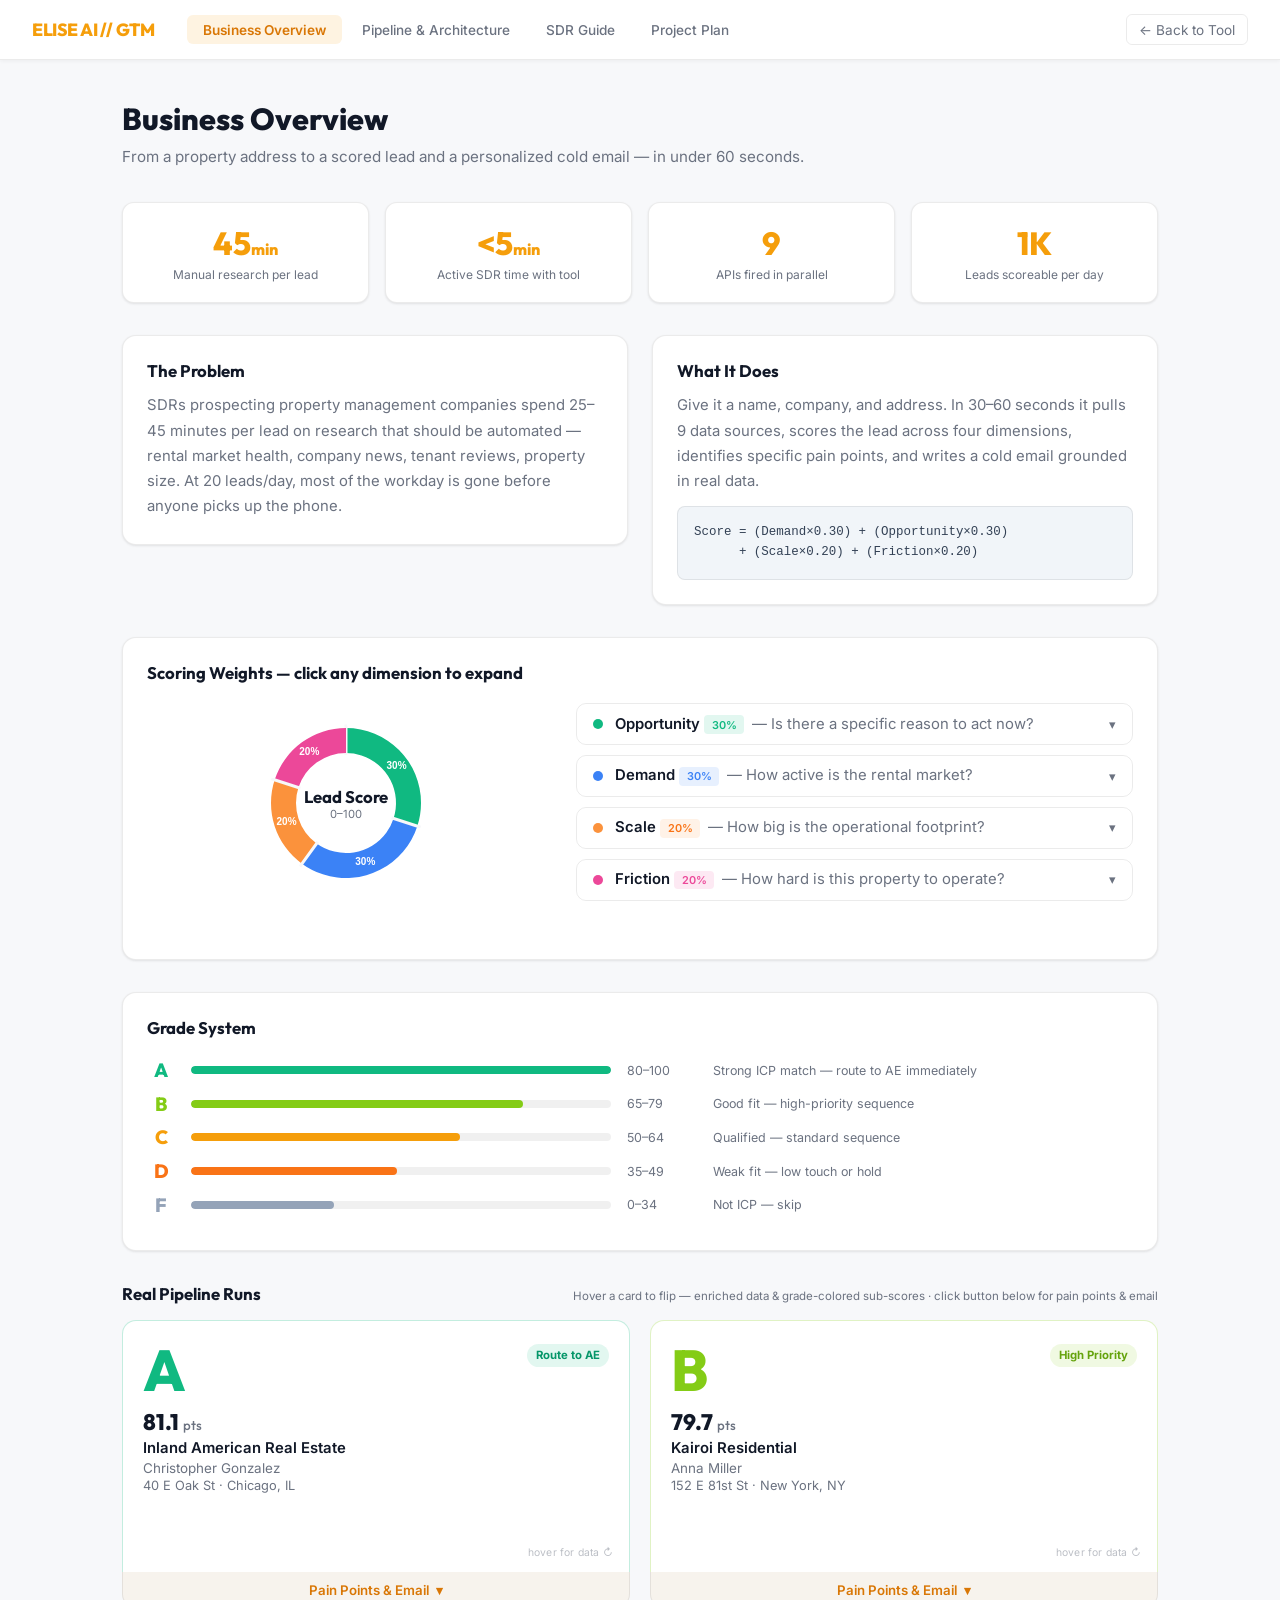
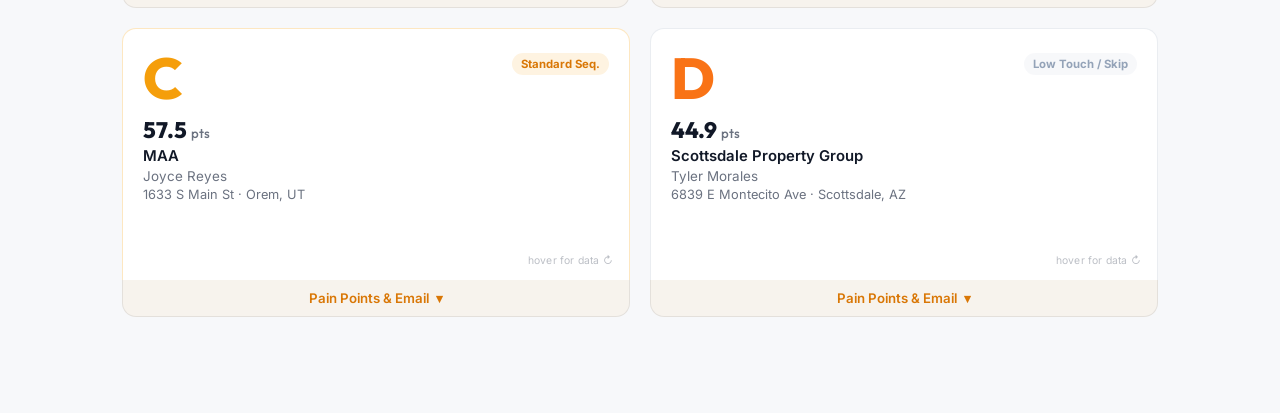
==== frontend/docs.html @ 3f79b904 "feat: implement lead enrichment pipeline, update test data, and add new lead records" ====
<!DOCTYPE html>
<html lang="en">
<head>
  <meta charset="UTF-8">
  <meta name="viewport" content="width=device-width, initial-scale=1.0">
  <title>EliseAI GTM | Documentation</title>
  <link rel="preconnect" href="https://fonts.googleapis.com">
  <link rel="stylesheet" href="https://fonts.googleapis.com/css2?family=Inter:wght@300;400;600;700&family=Outfit:wght@400;600;800&display=swap">
  <style>
    :root {
      --primary: #f59e0b;
      --bg: #f7f8fa;
      --bg-card: #ffffff;
      --text-main: #111827;
      --text-muted: #6b7280;
      --border: rgba(0,0,0,0.08);
      --border-hover: rgba(245,158,11,0.35);
      --shadow: 0 1px 3px rgba(0,0,0,0.06), 0 1px 2px rgba(0,0,0,0.04);
      --shadow-md: 0 4px 12px rgba(0,0,0,0.08);
    }
    * { margin: 0; padding: 0; box-sizing: border-box; }
    body { font-family: 'Inter', sans-serif; background: var(--bg); color: var(--text-main); min-height: 100vh; }

    header {
      position: sticky; top: 0; z-index: 100;
      background: #fff; border-bottom: 1px solid var(--border);
      padding: 0 2rem; display: flex; align-items: center; gap: 2rem; height: 60px;
      box-shadow: 0 1px 4px rgba(0,0,0,0.05);
    }
    .logo {
      font-family: 'Outfit', sans-serif; font-size: 1.1rem; font-weight: 800;
      color: #f59e0b; white-space: nowrap; letter-spacing: -0.02em;
    }
    .tab-nav { display: flex; gap: 0.25rem; flex: 1; }
    .tab-btn {
      padding: 0.4rem 1rem; border: none; border-radius: 6px;
      background: transparent; color: var(--text-muted);
      font-family: 'Inter', sans-serif; font-size: 0.85rem; font-weight: 500;
      cursor: pointer; transition: all 0.2s;
    }
    .tab-btn:hover { background: rgba(245,158,11,0.08); color: var(--text-main); }
    .tab-btn.active { background: rgba(245,158,11,0.12); color: #d97706; font-weight: 600; }
    .back-btn {
      text-decoration: none; color: var(--text-muted); font-size: 0.85rem;
      padding: 0.4rem 0.75rem; border: 1px solid var(--border);
      border-radius: 6px; transition: all 0.2s; white-space: nowrap;
    }
    .back-btn:hover { color: var(--text-main); border-color: var(--primary); }

    .doc-section { display: none; padding: 2.5rem 2rem 4rem; max-width: 1100px; margin: 0 auto; }
    .doc-section.active { display: block; animation: fadeIn 0.3s ease; }
    @keyframes fadeIn { from { opacity: 0; transform: translateY(8px); } to { opacity: 1; transform: translateY(0); } }

    .card {
      background: var(--bg-card); border: 1px solid var(--border);
      border-radius: 14px; padding: 1.5rem; box-shadow: var(--shadow);
      transition: border-color 0.2s, box-shadow 0.2s;
    }
    .card:hover { border-color: rgba(245,158,11,0.2); box-shadow: var(--shadow-md); }
    .section-title { font-family: 'Outfit', sans-serif; font-size: 1.9rem; font-weight: 800; margin-bottom: 0.4rem; }
    .section-subtitle { color: var(--text-muted); font-size: 0.95rem; margin-bottom: 2rem; }
    h3 { font-family: 'Outfit', sans-serif; font-size: 1.05rem; font-weight: 700; margin-bottom: 0.75rem; }
    p { color: var(--text-muted); line-height: 1.7; font-size: 0.93rem; }

    .stat-row { display: grid; grid-template-columns: repeat(4, 1fr); gap: 1rem; margin-bottom: 2rem; }
    .stat-card {
      background: var(--bg-card); border: 1px solid var(--border); border-radius: 12px;
      padding: 1.25rem; text-align: center; box-shadow: var(--shadow); transition: all 0.2s;
    }
    .stat-card:hover { transform: translateY(-2px); box-shadow: var(--shadow-md); }
    .stat-num { font-family: 'Outfit', sans-serif; font-size: 2rem; font-weight: 800; color: #f59e0b; }
    .stat-label { color: var(--text-muted); font-size: 0.75rem; margin-top: 0.25rem; }

    .two-col { display: grid; grid-template-columns: 1fr 1fr; gap: 1.5rem; margin-bottom: 1.5rem; align-items: start; }
    .three-col { display: grid; grid-template-columns: repeat(3, 1fr); gap: 1rem; align-items: start; }

    .score-grid { display: grid; grid-template-columns: 1fr 1.4fr; gap: 2rem; align-items: start; margin-bottom: 2rem; }
    .donut-wrap { position: relative; width: 200px; height: 200px; margin: 0 auto; }
    .donut-label { position: absolute; top: 50%; left: 50%; transform: translate(-50%,-50%); text-align: center; pointer-events: none; }
    .donut-label-main { font-family: 'Outfit', sans-serif; font-size: 1.05rem; font-weight: 700; }
    .donut-label-sub { font-size: 0.7rem; color: var(--text-muted); }

    .score-legend { display: flex; flex-direction: column; gap: 0.6rem; }
    .legend-item {
      display: flex; align-items: center; gap: 0.75rem;
      padding: 0.65rem 1rem; border-radius: 10px;
      border: 1px solid var(--border); cursor: pointer; transition: all 0.2s;
    }
    .legend-item:hover { border-color: var(--border-hover); background: rgba(245,158,11,0.04); }
    .legend-dot { width: 10px; height: 10px; border-radius: 50%; flex-shrink: 0; }
    .legend-name { font-weight: 600; font-size: 0.93rem; }
    .legend-pct { margin-left: auto; font-size: 0.8rem; color: var(--text-muted); }
    .legend-detail {
      display: none; margin-top: 0.5rem; padding-top: 0.5rem;
      border-top: 1px solid var(--border); font-size: 0.83rem; color: var(--text-muted); line-height: 1.6;
    }
    .legend-item.expanded .legend-detail { display: block; }

    .grade-bar { display: flex; align-items: center; gap: 1rem; margin-bottom: 0.6rem; }
    .grade-letter { font-family: 'Outfit', sans-serif; font-size: 1.2rem; font-weight: 800; width: 28px; text-align: center; }
    .grade-track { flex: 1; height: 8px; border-radius: 4px; background: rgba(0,0,0,0.06); overflow: hidden; }
    .grade-fill { height: 100%; border-radius: 4px; transition: width 1.2s cubic-bezier(.22,1,.36,1); width: 0; }
    .grade-range { font-size: 0.78rem; color: var(--text-muted); width: 70px; }
    .grade-action { font-size: 0.78rem; color: var(--text-muted); flex: 1; }

    .pipeline-flow { display: flex; flex-direction: column; gap: 0; margin-bottom: 2rem; }
    .pipe-step {
      display: flex; align-items: flex-start; gap: 1rem;
      padding: 1rem 1.25rem; border-radius: 10px;
      border: 1px solid var(--border); background: var(--bg-card);
      cursor: pointer; transition: all 0.2s; box-shadow: var(--shadow);
    }
    .pipe-step:hover, .pipe-step.open { border-color: var(--border-hover); }
    .pipe-connector { width: 2px; height: 14px; background: linear-gradient(to bottom, #f59e0b, transparent); margin: 0 auto; opacity: 0.3; }
    .pipe-num {
      width: 30px; height: 30px; border-radius: 50%; flex-shrink: 0;
      background: #f59e0b; color: #fff;
      display: flex; align-items: center; justify-content: center; font-size: 0.78rem; font-weight: 700;
    }
    .pipe-body { flex: 1; }
    .pipe-title { font-weight: 600; font-size: 0.93rem; margin-bottom: 0.15rem; }
    .pipe-sub { font-size: 0.81rem; color: var(--text-muted); }
    .pipe-detail { display: none; margin-top: 0.65rem; padding-top: 0.65rem; border-top: 1px solid var(--border); font-size: 0.83rem; color: var(--text-muted); line-height: 1.7; }
    .pipe-step.open .pipe-detail { display: block; }
    .pipe-arrow { color: var(--text-muted); font-size: 0.7rem; transition: transform 0.2s; align-self: center; }
    .pipe-step.open .pipe-arrow { transform: rotate(180deg); }

    .api-grid { display: grid; grid-template-columns: repeat(3, 1fr); gap: 0.75rem; margin-bottom: 2rem; }
    .api-card {
      background: var(--bg-card); border: 1px solid var(--border);
      border-radius: 10px; padding: 1rem; cursor: pointer;
      transition: all 0.2s; position: relative; overflow: hidden; box-shadow: var(--shadow);
    }
    .api-card:hover { border-color: var(--border-hover); transform: translateY(-2px); box-shadow: var(--shadow-md); }
    .api-card::before {
      content: ''; position: absolute; top: 0; left: 0; right: 0; height: 2px;
      background: linear-gradient(90deg, #f59e0b, #c084fc);
      transform: scaleX(0); transform-origin: left; transition: transform 0.3s;
    }
    .api-card:hover::before { transform: scaleX(1); }
    .api-name { font-weight: 600; font-size: 0.91rem; margin-bottom: 0.3rem; }
    .api-badge { display: inline-block; font-size: 0.65rem; padding: 0.15rem 0.4rem; border-radius: 4px; margin-bottom: 0.4rem; font-weight: 600; }
    .badge-free { background: rgba(16,185,129,0.12); color: #059669; }
    .badge-paid { background: rgba(245,158,11,0.12); color: #d97706; }
    .badge-alt  { background: rgba(99,102,241,0.12); color: #6366f1; }
    .api-desc { font-size: 0.81rem; color: var(--text-muted); line-height: 1.5; }
    .api-detail { display: none; margin-top: 0.6rem; padding-top: 0.6rem; border-top: 1px solid var(--border); font-size: 0.78rem; color: var(--text-muted); line-height: 1.5; }
    .api-card.open .api-detail { display: block; }

    .batch-timeline { background: var(--bg-card); border: 1px solid var(--border); border-radius: 14px; padding: 1.5rem; margin-bottom: 2rem; box-shadow: var(--shadow); }
    .batch-row { display: flex; align-items: center; gap: 0; margin-bottom: 0.4rem; }
    .batch-label { width: 120px; font-size: 0.75rem; color: var(--text-muted); flex-shrink: 0; text-align: right; padding-right: 0.75rem; }
    .batch-track { flex: 1; height: 20px; border-radius: 4px; background: rgba(0,0,0,0.04); position: relative; overflow: hidden; }
    .batch-block { position: absolute; height: 100%; border-radius: 4px; display: flex; align-items: center; justify-content: center; font-size: 0.65rem; font-weight: 600; white-space: nowrap; transition: width 1.5s cubic-bezier(.22,1,.36,1); }
    .block-pipeline { background: linear-gradient(90deg, #f59e0b, #fbbf24); color: #fff; }
    .block-pause { background: rgba(245,158,11,0.12); color: #d97706; border: 1px solid rgba(245,158,11,0.2); }
    .batch-day-stat { text-align: center; margin-top: 1.25rem; }
    .batch-day-num { font-family: 'Outfit', sans-serif; font-size: 2.2rem; font-weight: 800; color: #f59e0b; }

    .outreach-box { background: var(--bg-card); border: 1px solid var(--border); border-radius: 14px; padding: 1.5rem; margin-bottom: 1.5rem; box-shadow: var(--shadow); }
    .hours-track { display: flex; gap: 0.25rem; margin-bottom: 0.5rem; }
    .hour-block {
      flex: 1; height: 40px; border-radius: 6px;
      background: rgba(245,158,11,0.1); border: 1px solid rgba(245,158,11,0.2);
      display: flex; flex-direction: column; align-items: center; justify-content: center;
      font-size: 0.62rem; color: #d97706; transition: all 0.2s;
    }
    .hour-block .hr-label { font-weight: 600; }
    .hour-block .hr-sends { color: var(--text-muted); font-size: 0.58rem; }
    .hour-block.off { background: rgba(0,0,0,0.03); border-color: var(--border); color: var(--text-muted); }

    .steps-grid { display: flex; flex-direction: column; gap: 0.6rem; margin-bottom: 2rem; }
    .step-card { display: flex; gap: 1rem; padding: 1rem 1.25rem; background: var(--bg-card); border: 1px solid var(--border); border-radius: 10px; cursor: pointer; transition: all 0.2s; box-shadow: var(--shadow); }
    .step-card:hover { border-color: rgba(16,185,129,0.3); box-shadow: var(--shadow-md); }
    .step-num { width: 34px; height: 34px; border-radius: 50%; flex-shrink: 0; background: #10b981; color: #fff; display: flex; align-items: center; justify-content: center; font-weight: 700; font-size: 0.82rem; }
    .step-body { flex: 1; }
    .step-title { font-weight: 600; font-size: 0.93rem; margin-bottom: 0.15rem; }
    .step-sub { font-size: 0.81rem; color: var(--text-muted); }
    .step-detail { display: none; margin-top: 0.65rem; padding-top: 0.65rem; border-top: 1px solid var(--border); font-size: 0.83rem; color: var(--text-muted); line-height: 1.7; }
    .step-card.open .step-detail { display: block; }
    .step-arrow { color: var(--text-muted); font-size: 0.7rem; align-self: center; transition: transform 0.2s; }
    .step-card.open .step-arrow { transform: rotate(180deg); }

    pre { background: #f1f5f9; border: 1px solid var(--border); border-radius: 8px; padding: 1rem; font-family: 'Courier New', monospace; font-size: 0.78rem; color: #334155; overflow-x: auto; margin-top: 0.5rem; line-height: 1.6; }
    code { font-family: 'Courier New', monospace; font-size: 0.82rem; color: #334155; }

    .tag { display: inline-block; font-size: 0.68rem; padding: 0.15rem 0.45rem; border-radius: 4px; margin-right: 0.25rem; font-weight: 600; }
    .tag-demand { background: rgba(59,130,246,0.12); color: #3b82f6; }
    .tag-opp    { background: rgba(16,185,129,0.12); color: #10b981; }
    .tag-scale  { background: rgba(251,146,60,0.12); color: #f97316; }
    .tag-fric   { background: rgba(236,72,153,0.12); color: #ec4899; }

    .trouble-table { width: 100%; border-collapse: collapse; font-size: 0.82rem; }
    .trouble-table th { text-align: left; padding: 0.6rem 1rem; color: var(--text-muted); font-weight: 600; border-bottom: 1px solid var(--border); font-size: 0.72rem; text-transform: uppercase; letter-spacing: 0.04em; }
    .trouble-table td { padding: 0.7rem 1rem; border-bottom: 1px solid rgba(0,0,0,0.04); vertical-align: top; color: var(--text-muted); }
    .trouble-table td:first-child { color: var(--text-main); font-weight: 500; }
    .trouble-table tr:hover td { background: rgba(245,158,11,0.04); }

    /* ── CASE CARDS — layered reveal ── */
    .case-grid { display: grid; grid-template-columns: 1fr 1fr; gap: 1.25rem; margin-bottom: 2rem; align-items: start; }
    .case-card { background: var(--bg-card); border-radius: 14px; overflow: hidden; border: 1px solid var(--border); box-shadow: var(--shadow); transition: all 0.2s; }
    .case-card.open { border-color: var(--border-hover); box-shadow: var(--shadow-md); }
    .case-header { display: flex; align-items: center; gap: 1rem; padding: 1rem 1.25rem; cursor: pointer; transition: background 0.2s; border-bottom: 1px solid transparent; }
    .case-card.open .case-header { border-bottom-color: var(--border); background: rgba(245,158,11,0.02); }
    .case-header:hover { background: rgba(0,0,0,0.02); }
    .case-grade { font-family: 'Outfit', sans-serif; font-size: 2rem; font-weight: 800; line-height: 1; flex-shrink: 0; }
    .case-meta { flex: 1; min-width: 0; }
    .case-score { font-family: 'Outfit', sans-serif; font-size: 0.9rem; font-weight: 700; }
    .case-company { font-size: 0.8rem; font-weight: 600; margin-top: 0.1rem; white-space: nowrap; overflow: hidden; text-overflow: ellipsis; }
    .case-location { font-size: 0.7rem; color: var(--text-muted); }
    .case-action-badge { font-size: 0.65rem; font-weight: 700; padding: 0.25rem 0.55rem; border-radius: 20px; flex-shrink: 0; line-height: 1.3; text-align: center; }
    .case-chevron { color: var(--text-muted); font-size: 0.7rem; transition: transform 0.2s; flex-shrink: 0; }
    .case-card.open .case-chevron { transform: rotate(180deg); }

    .case-layer-1 { display: none; padding: 1rem 1.25rem; }
    .case-card.open .case-layer-1 { display: block; }
    .case-layer-2 { display: none; padding: 1rem 1.25rem; border-top: 1px solid var(--border); }
    .case-card.email-open .case-layer-2 { display: block; }

    .pill-row { display: flex; flex-wrap: wrap; gap: 0.35rem; margin-bottom: 0.9rem; }
    .pill { display: flex; align-items: center; padding: 0.18rem 0.5rem; border-radius: 20px; font-size: 0.68rem; font-weight: 600; border: 1px solid transparent; }
    .pill-good  { background: rgba(16,185,129,0.1);  border-color: rgba(16,185,129,0.2);  color: #059669; }
    .pill-warn  { background: rgba(245,158,11,0.1);  border-color: rgba(245,158,11,0.2);  color: #d97706; }
    .pill-info  { background: rgba(59,130,246,0.1);  border-color: rgba(59,130,246,0.2);  color: #2563eb; }
    .pill-muted { background: rgba(0,0,0,0.04);      border-color: rgba(0,0,0,0.08);       color: var(--text-muted); }
    .pill-bad   { background: rgba(239,68,68,0.1);   border-color: rgba(239,68,68,0.2);   color: #dc2626; }

    .subscore-row { display: flex; flex-direction: column; gap: 0.3rem; margin-bottom: 0.85rem; }
    .subscore-line { display: flex; align-items: center; gap: 0.6rem; }
    .subscore-name { font-size: 0.68rem; color: var(--text-muted); width: 72px; flex-shrink: 0; }
    .subscore-track { flex: 1; height: 5px; border-radius: 3px; background: rgba(0,0,0,0.06); overflow: hidden; }
    .subscore-fill { height: 100%; border-radius: 3px; width: 0; transition: none; }
    .subscore-val { font-size: 0.68rem; font-weight: 600; width: 28px; text-align: right; flex-shrink: 0; }

    .case-summary { font-size: 0.78rem; color: var(--text-muted); line-height: 1.5; margin-bottom: 0.9rem; font-style: italic; }

    .case-email-toggle {
      width: 100%; padding: 0.5rem; background: rgba(245,158,11,0.06);
      border: 1px solid rgba(245,158,11,0.15); border-radius: 8px;
      color: #d97706; font-size: 0.75rem; font-weight: 600; cursor: pointer;
      transition: all 0.2s; display: flex; align-items: center; justify-content: center; gap: 0.4rem;
      font-family: 'Inter', sans-serif;
    }
    .case-email-toggle:hover { background: rgba(245,158,11,0.1); border-color: rgba(245,158,11,0.3); }
    .email-arrow { transition: transform 0.2s; display: inline-block; }
    .case-card.email-open .email-arrow { transform: rotate(180deg); }

    .pain-list { display: flex; flex-direction: column; gap: 0.4rem; margin-bottom: 0.9rem; }
    .pain-item { display: flex; gap: 0.4rem; align-items: flex-start; font-size: 0.75rem; line-height: 1.5; color: var(--text-muted); }
    .pain-sev { font-size: 0.58rem; font-weight: 700; padding: 0.12rem 0.35rem; border-radius: 3px; flex-shrink: 0; margin-top: 0.15rem; }
    .sev-high   { background: rgba(239,68,68,0.12); color: #dc2626; }
    .sev-medium { background: rgba(245,158,11,0.12); color: #d97706; }

    .email-preview { background: #f8fafc; border: 1px solid var(--border); border-radius: 10px; overflow: hidden; }
    .email-header-row { padding: 0.45rem 0.9rem; background: rgba(245,158,11,0.05); border-bottom: 1px solid var(--border); font-size: 0.7rem; color: var(--text-muted); }
    .email-subject { font-weight: 700; color: var(--text-main); font-size: 0.78rem; }
    .email-body { padding: 0.75rem 0.9rem; font-size: 0.73rem; color: var(--text-muted); line-height: 1.7; white-space: pre-wrap; }
    .email-arc-tag { display: inline-block; font-size: 0.6rem; font-weight: 700; padding: 0.1rem 0.35rem; border-radius: 3px; margin-left: 0.4rem; background: rgba(245,158,11,0.12); color: #d97706; }

    /* ── FLIP CARDS (Real Pipeline Runs) ── */
    .lead-item { display: flex; flex-direction: column; }
    .flip-container { height: 252px; perspective: 1000px; }
    .flip-inner {
      position: relative; width: 100%; height: 100%;
      transition: transform 0.65s cubic-bezier(0.4, 0.2, 0.2, 1);
      transform-style: preserve-3d;
    }
    .flip-container:hover .flip-inner { transform: rotateY(180deg); }
    .flip-front, .flip-back {
      position: absolute; inset: 0;
      backface-visibility: hidden; -webkit-backface-visibility: hidden;
      border-radius: 14px 14px 0 0; background: var(--bg-card);
      border: 1px solid var(--border); border-bottom: none;
      padding: 1.25rem; overflow: hidden;
    }
    .flip-back { transform: rotateY(180deg); overflow-y: auto; }
    .flip-container:hover .subscore-fill {
      width: var(--target-w);
      transition: width 1.1s cubic-bezier(.22,1,.36,1) 0.38s;
    }
    .lead-expand-btn {
      width: 100%; padding: 0.6rem 1rem;
      background: rgba(245,158,11,0.05); border: 1px solid var(--border);
      border-top: none; border-radius: 0 0 14px 14px;
      color: #d97706; font-size: 0.83rem; font-weight: 600; cursor: pointer;
      transition: all 0.2s; display: flex; align-items: center; justify-content: center;
      gap: 0.4rem; font-family: 'Inter', sans-serif;
    }
    .lead-expand-btn:hover, .lead-item.drawer-open .lead-expand-btn {
      background: rgba(245,158,11,0.1); border-color: rgba(245,158,11,0.25); color: #d97706;
    }
    .expand-arrow { transition: transform 0.25s; display: inline-block; }
    .lead-item.drawer-open .expand-arrow { transform: rotate(180deg); }
    .lead-drawer {
      display: none; background: var(--bg-card);
      border: 1px solid rgba(245,158,11,0.2); border-top: none;
      border-radius: 0 0 14px 14px; padding: 1.1rem 1.25rem;
      box-shadow: 0 4px 14px rgba(245,158,11,0.07);
    }
    .lead-item.drawer-open .lead-drawer { display: block; }
    .subscore-val { font-size: 0.72rem; font-weight: 700; width: 38px; text-align: right; flex-shrink: 0; }

    /* ── PROJECT PLAN ── */
    .plan-timeline {
      display: grid; grid-template-columns: repeat(4, 1fr);
      gap: 1rem; margin-bottom: 2rem; position: relative;
    }
    .plan-timeline::before {
      content: ''; position: absolute; top: 22px; left: 12.5%; right: 12.5%;
      height: 2px; background: linear-gradient(to right, #f59e0b, #10b981, #fb923c, #ec4899);
      opacity: 0.35; z-index: 0;
    }
    .tl-phase { display: flex; flex-direction: column; align-items: center; position: relative; z-index: 1; }
    .tl-dot {
      width: 44px; height: 44px; border-radius: 50%; margin-bottom: 0.75rem;
      display: flex; align-items: center; justify-content: center;
      font-family: 'Outfit', sans-serif; font-weight: 800; font-size: 1.1rem; color: #fff;
      box-shadow: 0 4px 12px rgba(0,0,0,0.15); flex-shrink: 0;
    }
    .tl-week { font-size: 0.65rem; text-transform: uppercase; letter-spacing: 0.06em; color: var(--text-muted); margin-bottom: 0.2rem; }
    .tl-title { font-family: 'Outfit', sans-serif; font-weight: 700; font-size: 0.9rem; margin-bottom: 0.5rem; text-align: center; }
    .tl-list { list-style: none; display: flex; flex-direction: column; gap: 0.3rem; }
    .tl-list li { font-size: 0.75rem; color: var(--text-muted); text-align: center; line-height: 1.4; }
    .tl-list li::before { content: '· '; color: var(--primary); }

    .metrics-row { display: grid; grid-template-columns: repeat(3, 1fr); gap: 1.5rem; margin-bottom: 2rem; }
    .metric-card { background: var(--bg-card); border: 1px solid var(--border); border-radius: 14px; padding: 1.5rem; text-align: center; box-shadow: var(--shadow); }
    .metric-num { font-family: 'Outfit', sans-serif; font-size: 2.4rem; font-weight: 800; color: #f59e0b; line-height: 1.1; margin-bottom: 0.3rem; }
    .metric-label { font-size: 0.8rem; color: var(--text-muted); line-height: 1.5; }

    .arc-pills { display: flex; flex-wrap: wrap; gap: 0.5rem; margin-top: 0.75rem; }
    .arc-pill { padding: 0.4rem 0.85rem; border-radius: 20px; font-size: 0.78rem; font-weight: 600; border: 1px solid; }

    @media (max-width: 768px) {
      .case-grid, .two-col { grid-template-columns: 1fr; }
      .stat-row, .metrics-row { grid-template-columns: repeat(2,1fr); }
      .score-grid, .three-col, .api-grid, .plan-timeline { grid-template-columns: 1fr; }
      .hours-track { flex-wrap: wrap; }
      .hour-block { min-width: 40px; }
      .plan-timeline::before { display: none; }
    }
  </style>
</head>
<body>

<header>
  <div class="logo">ELISE AI // GTM</div>
  <nav class="tab-nav">
    <button class="tab-btn active" data-tab="overview">Business Overview</button>
    <button class="tab-btn"        data-tab="architecture">Pipeline & Architecture</button>
    <button class="tab-btn"        data-tab="guide">SDR Guide</button>
    <button class="tab-btn"        data-tab="rollout">Project Plan</button>
  </nav>
  <a href="./index.html" class="back-btn">← Back to Tool</a>
</header>


<!-- ══════════════════════════════════════
     TAB 1 — BUSINESS OVERVIEW
══════════════════════════════════════ -->
<section id="tab-overview" class="doc-section active">

  <div class="section-title">Business Overview</div>
  <p class="section-subtitle">From a property address to a scored lead and a personalized cold email — in under 60 seconds.</p>

  <div class="stat-row">
    <div class="stat-card"><div class="stat-num">45<span style="font-size:1rem">min</span></div><div class="stat-label">Manual research per lead</div></div>
    <div class="stat-card"><div class="stat-num">&lt;5<span style="font-size:1rem">min</span></div><div class="stat-label">Active SDR time with tool</div></div>
    <div class="stat-card"><div class="stat-num">9</div><div class="stat-label">APIs fired in parallel</div></div>
    <div class="stat-card"><div class="stat-num">1K</div><div class="stat-label">Leads scoreable per day</div></div>
  </div>

  <div class="two-col" style="margin-bottom:2rem;">
    <div class="card">
      <h3>The Problem</h3>
      <p>SDRs prospecting property management companies spend 25–45 minutes per lead on research that should be automated — rental market health, company news, tenant reviews, property size. At 20 leads/day, most of the workday is gone before anyone picks up the phone.</p>
    </div>
    <div class="card">
      <h3>What It Does</h3>
      <p>Give it a name, company, and address. In 30–60 seconds it pulls 9 data sources, scores the lead across four dimensions, identifies specific pain points, and writes a cold email grounded in real data.</p>
      <pre style="margin-top:0.75rem;">Score = (Demand×0.30) + (Opportunity×0.30)
      + (Scale×0.20) + (Friction×0.20)</pre>
    </div>
  </div>

  <div class="card" style="margin-bottom:2rem;">
    <h3 style="margin-bottom:1.25rem;">Scoring Weights — click any dimension to expand</h3>
    <div class="score-grid">
      <div>
        <div class="donut-wrap">
          <canvas id="donutChart" width="200" height="200"></canvas>
          <div class="donut-label">
            <div class="donut-label-main">Lead Score</div>
            <div class="donut-label-sub">0–100</div>
          </div>
        </div>
      </div>
      <div class="score-legend">
        <div class="legend-item">
          <div class="legend-dot" style="background:#10b981;"></div>
          <div>
            <div class="legend-name">Opportunity <span class="tag tag-opp">30%</span> <span style="font-weight:400;color:var(--text-muted);">— Is there a specific reason to act now?</span></div>
          </div>
          <div class="legend-pct">▾</div>
          <div class="legend-detail">Driven by news signals (acquisition/growth = 0.95 floor), Google rating pain, and Wikipedia presence. Renter %, vacancy, and walkability are excluded here — they already appear in Demand — so Opportunity only fires when there's a behavioral or reputational signal unique to the company.</div>
        </div>
        <div class="legend-item">
          <div class="legend-dot" style="background:#3b82f6;"></div>
          <div>
            <div class="legend-name">Demand <span class="tag tag-demand">30%</span> <span style="font-weight:400;color:var(--text-muted);">— How active is the rental market?</span></div>
          </div>
          <div class="legend-pct">▾</div>
          <div class="legend-detail">A tight rental market with high walkability means constant inquiry volume — exactly when automation is most valuable. Walk Score ceiling is 80, not 100, so a "Very Walkable" property maxes this component without being penalized against an unreachable ceiling.</div>
        </div>
        <div class="legend-item">
          <div class="legend-dot" style="background:#fb923c;"></div>
          <div>
            <div class="legend-name">Scale <span class="tag tag-scale">20%</span> <span style="font-weight:400;color:var(--text-muted);">— How big is the operational footprint?</span></div>
          </div>
          <div class="legend-pct">▾</div>
          <div class="legend-detail">A 400-unit apartment complex and a single-family rental are not the same opportunity. Building type scores: Apartment Complex = 1.0, Hotel = 0.80, Commercial/Industrial = 0.75, Office = 0.70, Apt/Shopping Complex = 0.65, Shopping Complex = 0.55, Retail = 0.45, Single Family = 0.20.</div>
        </div>
        <div class="legend-item">
          <div class="legend-dot" style="background:#ec4899;"></div>
          <div>
            <div class="legend-name">Friction <span class="tag tag-fric">20%</span> <span style="font-weight:400;color:var(--text-muted);">— How hard is this property to operate?</span></div>
          </div>
          <div class="legend-pct">▾</div>
          <div class="legend-detail">High friction = more maintenance calls, more tenant communication, more overhead. High friction is good for us — it means the manager needs automation. Signals: crime rate, precipitation days, snowfall, temperature range, elevation.</div>
        </div>
      </div>
    </div>
  </div>

  <div class="card" style="margin-bottom:2rem;">
    <h3 style="margin-bottom:1.25rem;">Grade System</h3>
    <div id="grade-bars"></div>
  </div>

  <div style="display:flex;align-items:baseline;justify-content:space-between;margin-bottom:1rem;">
    <h3 style="margin-bottom:0;">Real Pipeline Runs</h3>
    <span style="font-size:0.72rem;color:var(--text-muted);">Hover a card to flip — enriched data &amp; grade-colored sub-scores · click button below for pain points &amp; email</span>
  </div>
  <div class="case-grid" id="caseGrid"></div>

</section>


<!-- ══════════════════════════════════════
     TAB 2 — PIPELINE & ARCHITECTURE
══════════════════════════════════════ -->
<section id="tab-architecture" class="doc-section">

  <div class="section-title">Pipeline & Architecture</div>
  <p class="section-subtitle">How 9 API calls become a scored lead and a cold email — and how to run 1,000 of them a day without hitting rate limits.</p>

  <div class="card" style="margin-bottom:2rem;">
    <h3 style="margin-bottom:1.25rem;">Data Flow — click any step for details</h3>
    <div class="pipeline-flow" id="pipelineFlow"></div>
  </div>

  <h3 style="margin-bottom:1rem;">External APIs — 12 services, all with graceful fallbacks</h3>
  <div class="api-grid" id="apiGrid"></div>

  <div class="batch-timeline">
    <h3 style="margin-bottom:0.25rem;">Batch Throughput</h3>
    <p style="font-size:0.78rem;color:var(--text-muted);margin-bottom:1.25rem;">Each lead: 10–15s pipeline + 5–7s random pause to stay within rate limits</p>
    <div id="batchViz"></div>
    <div class="batch-day-stat">
      <div class="batch-day-num">~1,000</div>
      <div style="font-size:0.8rem;color:var(--text-muted);">leads scoreable per day in a 4-hour batch run</div>
    </div>
  </div>

  <div class="card" style="margin-top:1.5rem;margin-bottom:1.5rem;">
    <h3 style="margin-bottom:0.75rem;">Output Record</h3>
    <pre>{
  "lead_score": { "score": 83.2, "grade": "A", "available_weight": 0.92 },
  "scores": {
    "demand":      { "score": 79, "components": { "walk_score": 0.88, ... } },
    "opportunity": { "score": 88, "news_sentiment": "growth", ... },
    "scale":       { "score": 88, ... },
    "friction":    { "score": 78, ... }
  },
  "pain_points": [...],
  "outreach": { "arc": "reputation_gap", "subject": "...", "message": "..." }
}</pre>
  </div>

  <div class="card">
    <h3 style="margin-bottom:0.75rem;">5 Story Arcs</h3>
    <p style="margin-bottom:0.9rem;">Arc is selected deterministically from scores and pain points — no LLM decides this. Proposed outreach schedule and A/B tracking are in the <strong>Project Plan</strong> tab.</p>
    <div style="display:flex;flex-direction:column;gap:0.45rem;">
      <div style="padding:0.5rem 0.75rem;border-radius:8px;background:rgba(16,185,129,0.06);border:1px solid rgba(16,185,129,0.15);font-size:0.8rem;"><strong style="color:#059669;">reputation_gap</strong> — low Google rating</div>
      <div style="padding:0.5rem 0.75rem;border-radius:8px;background:rgba(236,72,153,0.06);border:1px solid rgba(236,72,153,0.15);font-size:0.8rem;"><strong style="color:#ec4899;">operational_friction</strong> — climate + crime load</div>
      <div style="padding:0.5rem 0.75rem;border-radius:8px;background:rgba(59,130,246,0.06);border:1px solid rgba(59,130,246,0.15);font-size:0.8rem;"><strong style="color:#2563eb;">growth_strain</strong> — acquisition / expansion news</div>
      <div style="padding:0.5rem 0.75rem;border-radius:8px;background:rgba(245,158,11,0.06);border:1px solid rgba(245,158,11,0.15);font-size:0.8rem;"><strong style="color:#d97706;">premium_expectations</strong> — premium market</div>
      <div style="padding:0.5rem 0.75rem;border-radius:8px;background:rgba(0,0,0,0.03);border:1px solid rgba(0,0,0,0.07);font-size:0.8rem;"><strong style="color:var(--text-muted);">lead_speed</strong> — vacancy urgency (default)</div>
    </div>
  </div>

</section>


<!-- ══════════════════════════════════════
     TAB 3 — SDR GUIDE
══════════════════════════════════════ -->
<section id="tab-guide" class="doc-section">

  <div class="section-title">SDR Guide</div>
  <p class="section-subtitle">Step-by-step setup. No Python experience needed. Click each step to expand.</p>

  <div class="steps-grid" id="setupSteps"></div>

  <div class="card" style="margin-bottom:2rem;">
    <h3 style="margin-bottom:1rem;">Input Format</h3>
    <table class="trouble-table">
      <thead><tr><th>Field</th><th>Format</th><th>Example</th><th>Common mistake</th></tr></thead>
      <tbody>
        <tr><td>Contact Name</td><td>Full name</td><td>Jordan Lee</td><td>—</td></tr>
        <tr><td>Company</td><td>Public company name</td><td>Greystar</td><td>Abbreviations that break news search</td></tr>
        <tr><td>Property Address</td><td>Street number + name only</td><td>1600 Vine St</td><td>Including Suite/Unit — breaks geocoding</td></tr>
        <tr><td>City</td><td>City name</td><td>Los Angeles</td><td>"Hollywood" instead of "Los Angeles"</td></tr>
        <tr><td>State</td><td>2-letter, uppercase</td><td>CA</td><td>Full state name — Census and FRED fail</td></tr>
      </tbody>
    </table>
  </div>

  <div class="card" style="margin-bottom:2rem;">
    <h3 style="margin-bottom:1rem;">Reading the Output</h3>
    <div class="three-col">
      <div style="padding:1rem;background:rgba(245,158,11,0.05);border-radius:10px;border:1px solid rgba(245,158,11,0.12);">
        <div style="font-weight:700;font-size:0.85rem;margin-bottom:0.4rem;color:#d97706;">Score Dashboard</div>
        <p>Five cards: Lead Score + four sub-scores. Each shows available_weight — below 0.5 means fewer than half the signals returned. Still valid; scored on what it knows.</p>
      </div>
      <div style="padding:1rem;background:rgba(16,185,129,0.05);border-radius:10px;border:1px solid rgba(16,185,129,0.12);">
        <div style="font-weight:700;font-size:0.85rem;margin-bottom:0.4rem;color:#059669;">Pain Points</div>
        <p>Specific operational problems ordered by severity. Each is backed by a real data point. Source tagged as <em>rule</em> (deterministic) or <em>llm</em> (AI-inferred).</p>
      </div>
      <div style="padding:1rem;background:rgba(59,130,246,0.05);border-radius:10px;border:1px solid rgba(59,130,246,0.12);">
        <div style="font-weight:700;font-size:0.85rem;margin-bottom:0.4rem;color:#2563eb;">Outreach Email</div>
        <p>Always read before sending. Verify numbers match the score dashboard. Update the sender name — default is Alex Chen, AE.</p>
      </div>
    </div>
  </div>

  <div class="card">
    <h3 style="margin-bottom:1rem;">Troubleshooting</h3>
    <table class="trouble-table">
      <thead><tr><th>What you see</th><th>Why</th><th>Fix</th></tr></thead>
      <tbody>
        <tr><td>Loading forever</td><td>Backend crashed or key missing</td><td>Check terminal; look for "Key required" messages</td></tr>
        <tr><td>"Connection refused"</td><td>Backend not running</td><td>Run <code>uvicorn backend.main:app --reload</code></td></tr>
        <tr><td>Score seems too low</td><td>Low available_weight — few signals returned</td><td>Re-enter address without suite/unit numbers</td></tr>
        <tr><td>Email mentions wrong numbers</td><td>Enrichment returned unexpected data</td><td>Check raw enrichment at bottom of results; re-run</td></tr>
        <tr><td>Walk Score unavailable</td><td>Geocoding failed → no lat/lon</td><td>Spell out street name; remove apartment/suite numbers</td></tr>
        <tr><td>Crime data missing</td><td>Small town has no FBI agency record</td><td>Normal — friction runs on weather only.</td></tr>
      </tbody>
    </table>
  </div>

</section>


<!-- ══════════════════════════════════════
     TAB 4 — PROJECT PLAN
══════════════════════════════════════ -->
<section id="tab-rollout" class="doc-section">

  <div class="section-title">Project Plan</div>
  <p class="section-subtitle">Seven weeks from internal testing to automated sending — each phase has a clear gate before moving forward.</p>

  <!-- Timeline -->
  <div class="card" style="margin-bottom:2rem;">
    <h3 style="margin-bottom:1.75rem;">Rollout Timeline</h3>
    <div class="plan-timeline">
      <div class="tl-phase">
        <div class="tl-dot" style="background:#f59e0b;">1</div>
        <div class="tl-week">Week 1</div>
        <div class="tl-title">Internal Test</div>
        <ul class="tl-list">
          <li>30 historical leads</li>
          <li>Audit email accuracy</li>
          <li>VP sign-off required</li>
        </ul>
      </div>
      <div class="tl-phase">
        <div class="tl-dot" style="background:#10b981;">2</div>
        <div class="tl-week">Weeks 2–4</div>
        <div class="tl-title">Pilot — 2–3 SDRs</div>
        <ul class="tl-list">
          <li>Tool writes, SDR reviews</li>
          <li>Manual send, track edits</li>
          <li>Weekly feedback loop</li>
        </ul>
      </div>
      <div class="tl-phase">
        <div class="tl-dot" style="background:#fb923c;">3</div>
        <div class="tl-week">Weeks 5–6</div>
        <div class="tl-title">Full Team</div>
        <ul class="tl-list">
          <li>Onboard all SDRs</li>
          <li>Lock in send schedule</li>
          <li>Track reply rates by arc</li>
        </ul>
      </div>
      <div class="tl-phase">
        <div class="tl-dot" style="background:#ec4899;">4</div>
        <div class="tl-week">Week 7+</div>
        <div class="tl-title">Automated Sending</div>
        <ul class="tl-list">
          <li>Wire to CRM webhook</li>
          <li>Daily 7am batch cron</li>
          <li>SDRs manage replies only</li>
        </ul>
      </div>
    </div>
    <div style="margin-top:1.5rem;padding:0.75rem 1rem;background:rgba(0,0,0,0.03);border-radius:8px;border:1px solid var(--border);font-size:0.78rem;color:var(--text-muted);line-height:1.8;">
      <strong style="color:var(--text-main);">Gates</strong> &nbsp;·&nbsp;
      Week 1 → VP sign-off on score accuracy &nbsp;·&nbsp;
      Week 4 → ≥60% emails sent unedited &nbsp;·&nbsp;
      Week 7 → ≥70% unedited + bounce rate &lt;2% for 2 consecutive weeks
    </div>
  </div>

  <!-- Success metrics -->
  <div class="metrics-row">
    <div class="metric-card">
      <div class="metric-num">&lt;5<span style="font-size:1.2rem">min</span></div>
      <div class="metric-label">SDR time per lead<br><span style="font-size:0.72rem;color:var(--text-muted);">down from 45 min of manual research</span></div>
    </div>
    <div class="metric-card">
      <div class="metric-num">70<span style="font-size:1.2rem">%</span></div>
      <div class="metric-label">Emails sent without edits<br><span style="font-size:0.72rem;color:var(--text-muted);">target by end of Week 6</span></div>
    </div>
    <div class="metric-card">
      <div class="metric-num">↑</div>
      <div class="metric-label">Reply rate beats manual baseline<br><span style="font-size:0.72rem;color:var(--text-muted);">measured at Week 8</span></div>
    </div>
  </div>

  <!-- Proposed: Outreach Schedule -->
  <div class="outreach-box">
    <h3 style="margin-bottom:0.2rem;">Proposed: Daily Outreach Schedule</h3>
    <p style="font-size:0.78rem;margin-bottom:1.25rem;">Top 60 leads by score · 9am–3pm window · 10 emails/hour · random 2–8 min spacing to avoid spam filters</p>
    <div class="hours-track" id="hoursTrack"></div>
    <div style="display:flex;gap:2rem;margin-top:0.75rem;flex-wrap:wrap;">
      <div style="font-size:0.75rem;color:var(--text-muted);">
        <span style="display:inline-block;width:10px;height:10px;border-radius:2px;background:rgba(245,158,11,0.2);margin-right:0.3rem;border:1px solid rgba(245,158,11,0.3);"></span>Active (10/hr)
      </div>
      <div style="font-size:0.75rem;color:var(--text-muted);">
        <span style="display:inline-block;width:10px;height:10px;border-radius:2px;background:rgba(0,0,0,0.04);margin-right:0.3rem;border:1px solid var(--border);"></span>Outside window
      </div>
      <div style="font-size:0.75rem;color:var(--text-muted);">Random spacing mimics human send patterns</div>
    </div>
  </div>

  <!-- Proposed: A/B Testing -->
  <div class="card">
    <h3 style="margin-bottom:0.75rem;">Proposed: A/B Testing by Story Arc</h3>
    <p style="margin-bottom:1rem;">Every email is tagged with its arc. After 200–300 sends, compare reply rates and feed signal back into the selection logic. Since arc selection is deterministic (no LLM), this is straightforward to track and tune.</p>
    <div class="arc-pills">
      <div class="arc-pill" style="background:rgba(16,185,129,0.08);border-color:rgba(16,185,129,0.2);color:#059669;">reputation_gap</div>
      <div class="arc-pill" style="background:rgba(236,72,153,0.08);border-color:rgba(236,72,153,0.2);color:#ec4899;">operational_friction</div>
      <div class="arc-pill" style="background:rgba(59,130,246,0.08);border-color:rgba(59,130,246,0.2);color:#2563eb;">growth_strain</div>
      <div class="arc-pill" style="background:rgba(245,158,11,0.08);border-color:rgba(245,158,11,0.2);color:#d97706;">premium_expectations</div>
      <div class="arc-pill" style="background:rgba(0,0,0,0.04);border-color:rgba(0,0,0,0.08);color:var(--text-muted);">lead_speed</div>
    </div>
  </div>

</section>


<script>
// ── TABS ──────────────────────────────────────────────────────────
document.querySelectorAll('.tab-btn').forEach(btn => {
  btn.addEventListener('click', () => {
    document.querySelectorAll('.tab-btn').forEach(b => b.classList.remove('active'));
    document.querySelectorAll('.doc-section').forEach(s => s.classList.remove('active'));
    btn.classList.add('active');
    document.getElementById('tab-' + btn.dataset.tab).classList.add('active');
    if (btn.dataset.tab === 'overview') { setTimeout(animateGrades, 100); setTimeout(drawDonut, 100); }
    if (btn.dataset.tab === 'architecture') { setTimeout(animateBatch, 200); }
  });
});

// ── DONUT CHART ───────────────────────────────────────────────────
function drawDonut() {
  const canvas = document.getElementById('donutChart');
  if (!canvas) return;
  const ctx = canvas.getContext('2d');
  const cx = 100, cy = 100, r = 75, ri = 50;
  const segments = [
    { pct: 0.30, color: '#10b981', label: '30%' },
    { pct: 0.30, color: '#3b82f6', label: '30%' },
    { pct: 0.20, color: '#fb923c', label: '20%' },
    { pct: 0.20, color: '#ec4899', label: '20%' },
  ];
  ctx.clearRect(0, 0, 200, 200);
  let start = -Math.PI / 2;
  segments.forEach(seg => {
    const end = start + seg.pct * 2 * Math.PI;
    ctx.beginPath();
    ctx.arc(cx, cy, r, start, end);
    ctx.arc(cx, cy, ri, end, start, true);
    ctx.closePath();
    ctx.fillStyle = seg.color;
    ctx.fill();
    ctx.beginPath();
    ctx.moveTo(cx, cy);
    ctx.arc(cx, cy, r + 2, start, start + 0.015);
    ctx.strokeStyle = '#f7f8fa';
    ctx.lineWidth = 3;
    ctx.stroke();
    start = end;
  });
  ctx.beginPath();
  ctx.arc(cx, cy, ri - 2, 0, 2 * Math.PI);
  ctx.fillStyle = '#ffffff';
  ctx.fill();
  let ls = -Math.PI / 2;
  segments.forEach(seg => {
    const le = ls + seg.pct * 2 * Math.PI;
    const mid = (ls + le) / 2;
    const tr = (r + ri) / 2;
    ctx.fillStyle = '#fff';
    ctx.font = 'bold 10px Inter, sans-serif';
    ctx.textAlign = 'center';
    ctx.textBaseline = 'middle';
    ctx.fillText(seg.label, cx + tr * Math.cos(mid), cy + tr * Math.sin(mid));
    ls = le;
  });
}
drawDonut();

// ── LEGEND EXPAND ─────────────────────────────────────────────────
document.querySelectorAll('.legend-item').forEach(item => {
  item.addEventListener('click', () => {
    const was = item.classList.contains('expanded');
    document.querySelectorAll('.legend-item').forEach(i => i.classList.remove('expanded'));
    if (!was) item.classList.add('expanded');
  });
});

// ── GRADE BARS ────────────────────────────────────────────────────
const grades = [
  { letter: 'A', range: '80–100', fill: '#10b981', pct: '100%', action: 'Strong ICP match — route to AE immediately' },
  { letter: 'B', range: '65–79',  fill: '#84cc16', pct: '79%',  action: 'Good fit — high-priority sequence' },
  { letter: 'C', range: '50–64',  fill: '#f59e0b', pct: '64%',  action: 'Qualified — standard sequence' },
  { letter: 'D', range: '35–49',  fill: '#f97316', pct: '49%',  action: 'Weak fit — low touch or hold' },
  { letter: 'F', range: '0–34',   fill: '#94a3b8', pct: '34%',  action: 'Not ICP — skip' },
];
const gradeBarsEl = document.getElementById('grade-bars');
grades.forEach(g => {
  gradeBarsEl.innerHTML += `
    <div class="grade-bar">
      <div class="grade-letter" style="color:${g.fill};">${g.letter}</div>
      <div class="grade-track"><div class="grade-fill" data-pct="${g.pct}" style="background:${g.fill};"></div></div>
      <div class="grade-range">${g.range}</div>
      <div class="grade-action">${g.action}</div>
    </div>`;
});
function animateGrades() {
  document.querySelectorAll('.grade-fill').forEach(el => { el.style.width = el.dataset.pct; });
}
setTimeout(animateGrades, 300);

// ── PIPELINE FLOW ─────────────────────────────────────────────────
const pipelineSteps = [
  { num: '1', title: 'Geocoding', sub: 'Address → lat/lon via 4-level fallback chain', detail: 'Tries Intellipins first. Falls back to Nominatim structured → Nominatim freeform → US Census Geocoder. If all fail, coordinate-dependent APIs (WalkScore, OSM, Open-Meteo, Intellipins parcel) are skipped — the other 5 still run.' },
  { num: '2', title: 'Phase 1 Enrichment (9 APIs parallel)', sub: 'asyncio.gather() fires all 9 calls simultaneously', detail: 'Census ACS, FRED vacancy, Wikipedia, NewsAPI, WalkScore, Intellipins parcel, OpenStreetMap/Overpass, Open-Meteo climate, FBI crime — all concurrent. Total time is bounded by the slowest API (typically OSM at 5–15 seconds).' },
  { num: '3', title: 'Building Type Classification', sub: 'Derived from OSM tags + Intellipins address_type', detail: 'Priority: OSM type → Intellipins address_type → Default: Single Family Housing (score 0.20). Full lookup: Apartment Complex = 1.0; Hotel = 0.80; Commercial/Industrial = 0.75; Office = 0.70; Apt/Shopping Complex = 0.65; Shopping Complex = 0.55; Retail = 0.45; Single Family = 0.20.' },
  { num: '4', title: 'Phase 2 Enrichment (Google Places)', sub: 'Search strategy depends on building type', detail: 'Apartment Complex → search by address (finds the complex\'s own listing). All other types → search by company name + 50km location bias. Google finishes in 1–2s, well before OSM.' },
  { num: '5', title: 'Scoring Engine', sub: '4 sub-scores run in parallel — no LLM involved', detail: 'compute_all_scores() calls Demand, Friction, Scale, and Opportunity scorers. Each uses partial-weight formula: missing signals shrink the denominator rather than penalizing the score. available_weight is logged per sub-score.' },
  { num: '6', title: 'Pain Point Inference', sub: 'Rule engine + LLM augmentation', detail: 'Step 1: ~10 deterministic if-conditions fire on score thresholds and enrichment values. Step 2: Claude Haiku (or Groq llama-3.1-8b) appends ≤2 additional nuanced insights grounded in specific data values.' },
  { num: '7', title: 'Outreach Generation', sub: 'Arc selected deterministically; email written by LLM', detail: 'Arc selection (reputation_gap, operational_friction, growth_strain, premium_expectations, lead_speed) is pure if-logic — no LLM. Claude Sonnet then writes the email from an arc-specific context block containing only the relevant data points.' },
  { num: '8', title: 'Save', sub: 'Full JSON to data/leads/{uuid}.json; summary to data/index.json', detail: 'Every run is persisted. index.json stores only {id, name, company, city, score, grade} for fast history-panel loading. Full enrichment, scores, pain points, and email are in the per-lead file.' },
];
const flowEl = document.getElementById('pipelineFlow');
pipelineSteps.forEach((s, i) => {
  if (i > 0) flowEl.innerHTML += `<div class="pipe-connector"></div>`;
  flowEl.innerHTML += `
    <div class="pipe-step">
      <div class="pipe-num">${s.num}</div>
      <div class="pipe-body">
        <div class="pipe-title">${s.title}</div>
        <div class="pipe-sub">${s.sub}</div>
        <div class="pipe-detail">${s.detail}</div>
      </div>
      <div class="pipe-arrow">▾</div>
    </div>`;
});
document.querySelectorAll('.pipe-step').forEach(el => {
  el.addEventListener('click', () => el.classList.toggle('open'));
});

// ── API CARDS ─────────────────────────────────────────────────────
const apis = [
  { name: 'US Census ACS',          badge: 'free', cls: 'badge-free', desc: 'Population, median income, renter % by city',          detail: 'Free, no enforced quota. Optional API key (500 req/day). City-level data from 5-year ACS estimates.' },
  { name: 'FRED (St. Louis Fed)',   badge: 'free', cls: 'badge-free', desc: 'State-level rental vacancy rate',                       detail: '1,000 req/day. API key required. State-level only — not city-specific.' },
  { name: 'WalkScore',              badge: 'free', cls: 'badge-free', desc: 'Walk, transit, bike scores for address',                 detail: '5,000 req/day free; $0.0025/req above. Requires lat/lon from geocoding.' },
  { name: 'Google Places',          badge: 'paid', cls: 'badge-paid', desc: 'Tenant reviews and star ratings',                       detail: '$200/month free credit (~11,700 text searches). Each lead = 2 calls. Search strategy depends on building type.' },
  { name: 'Intellipins',            badge: 'paid', cls: 'badge-paid', desc: 'Geocoding, parcel data, building type, elevation',      detail: 'No free tier. ~1 req/sec limit. Primary geocoder and parcel data source. Falls back to Nominatim on 429.' },
  { name: 'OpenStreetMap / Overpass',badge: 'free', cls: 'badge-free', desc: 'Building geometry, nearby amenity counts',             detail: 'Free public instance. Nominatim: 1 req/sec hard limit. Overpass: soft-throttled, 3–5s between heavy queries.' },
  { name: 'Open-Meteo Archive',     badge: 'free', cls: 'badge-free', desc: 'Historical climate for 2024',                          detail: '10,000 req/day. No API key. Returns full-year precipitation days, snowfall totals, temperature extremes.' },
  { name: 'FBI Crime Data',         badge: 'free', cls: 'badge-free', desc: 'City-level crime rates per 100k',                       detail: 'Free, no documented rate limit. API key required. Small towns without their own police dept may return no data.' },
  { name: 'NewsAPI',                badge: 'paid', cls: 'badge-paid', desc: 'Company news and press releases',                       detail: '100 req/day free tier. 1,000/day developer plan ($449/mo). Hard cap at 100 leads/day on free tier.' },
  { name: 'Wikipedia REST',         badge: 'free', cls: 'badge-free', desc: 'Company and city summary text',                         detail: 'Free, practically unlimited. No API key. Used for Wikipedia presence signal and LLM context.' },
  { name: 'Anthropic (Haiku+Sonnet)',badge: 'paid', cls: 'badge-paid', desc: 'Pain points (Haiku) + outreach email (Sonnet)',        detail: '~$0.003/lead for Haiku, ~$0.015/lead for Sonnet. 50 req/min on Tier 1.' },
  { name: 'Groq (free alternative)',badge: 'alt',  cls: 'badge-alt',  desc: 'Both LLM steps via open-source models',                detail: '30 req/min free tier. llama-3.1-8b for pain points, llama-3.3-70b for email. Set llm_provider=groq.' },
];
const apiGridEl = document.getElementById('apiGrid');
apis.forEach(a => {
  apiGridEl.innerHTML += `
    <div class="api-card">
      <div class="api-name">${a.name}</div>
      <span class="api-badge ${a.cls}">${a.badge}</span>
      <div class="api-desc">${a.desc}</div>
      <div class="api-detail">${a.detail}</div>
    </div>`;
});
document.querySelectorAll('.api-card').forEach(el => {
  el.addEventListener('click', () => el.classList.toggle('open'));
});

// ── BATCH VIZ ─────────────────────────────────────────────────────
function animateBatch() {
  const el = document.getElementById('batchViz');
  if (!el) return;
  const scenarios = [
    { label: 'Fast (~13s/lead)',    pipeW: 62, pauseW: 38 },
    { label: 'Typical (~18s/lead)', pipeW: 67, pauseW: 33 },
    { label: 'Slow (~25s/lead)',    pipeW: 72, pauseW: 28 },
  ];
  el.innerHTML = scenarios.map(s => `
    <div class="batch-row">
      <div class="batch-label">${s.label}</div>
      <div class="batch-track">
        <div class="batch-block block-pipeline" style="left:0;width:0;" data-w="${s.pipeW}">Pipeline</div>
        <div class="batch-block block-pause"    style="right:0;width:0;transition-delay:0.3s;" data-w="${s.pauseW}">Pause</div>
      </div>
    </div>`).join('');
  setTimeout(() => {
    el.querySelectorAll('.block-pipeline').forEach(b => { b.style.transition='width 1.4s cubic-bezier(.22,1,.36,1)'; b.style.width = b.dataset.w + '%'; });
    el.querySelectorAll('.block-pause').forEach(b => { b.style.transition='width 1.2s cubic-bezier(.22,1,.36,1) 0.3s'; b.style.width = b.dataset.w + '%'; });
  }, 100);
}
document.querySelector('[data-tab="architecture"]').addEventListener('click', () => setTimeout(animateBatch, 300));

// ── HOURS TRACK ───────────────────────────────────────────────────
const hoursEl = document.getElementById('hoursTrack');
for (let h = 8; h <= 17; h++) {
  const active = h >= 9 && h <= 14;
  const label = h < 12 ? `${h}am` : h === 12 ? '12pm' : `${h-12}pm`;
  hoursEl.innerHTML += `
    <div class="hour-block ${active ? '' : 'off'}">
      <span class="hr-label">${label}</span>
      <span class="hr-sends">${active ? '10/hr' : '—'}</span>
    </div>`;
}

// ── SETUP STEPS ───────────────────────────────────────────────────
const setupSteps = [
  { title: 'Check Python is installed', sub: 'You need Python 3.9+ on your machine', detail: 'Open Terminal (Mac) or Command Prompt (Windows): <code>python3 --version</code><br>If you see Python 3.x.x, you\'re good. If not, download from python.org/downloads.' },
  { title: 'Copy and fill in your API keys', sub: 'Rename .env.example → .env and add your keys', detail: 'You need: WalkScore, Intellipins, Google Places, NewsAPI, FRED, FBI API, Census Bureau (optional).<br>For the LLM: Anthropic (~$0.01–0.05/lead) or Groq (free). You only need one.' },
  { title: 'Install dependencies', sub: 'pip install -r requirements.txt', detail: '<code>cd GTM_Automation_Tool</code><br><code>python3 -m venv venv</code><br><code>source venv/bin/activate</code> (Mac) or <code>venv\\Scripts\\activate</code> (Windows)<br><code>pip install -r requirements.txt</code>' },
  { title: 'Start the backend server', sub: 'uvicorn backend.main:app --reload', detail: 'With your virtual environment active: <code>uvicorn backend.main:app --reload</code><br>Leave this terminal open. You should see: INFO: Uvicorn running on http://127.0.0.1:8000' },
  { title: 'Open the frontend', sub: 'Open frontend/index.html in your browser', detail: 'Double-click index.html in the frontend/ folder. No web server needed — it talks directly to the backend you just started.' },
  { title: 'Run your first lead', sub: 'Fill in the form and click "Run Full Pipeline"', detail: 'Enter: Contact Name, Company, Property Address (no suite/unit numbers), City, State (2-letter). Click "Run Full Pipeline". Wait 20–60 seconds for results.' },
];
const stepsEl = document.getElementById('setupSteps');
setupSteps.forEach((s, i) => {
  stepsEl.innerHTML += `
    <div class="step-card">
      <div class="step-num">${i+1}</div>
      <div class="step-body">
        <div class="step-title">${s.title}</div>
        <div class="step-sub">${s.sub}</div>
        <div class="step-detail">${s.detail}</div>
      </div>
      <div class="step-arrow">▾</div>
    </div>`;
});
document.querySelectorAll('.step-card').forEach(el => {
  el.addEventListener('click', () => el.classList.toggle('open'));
});

// ── REAL LEAD CASE STUDIES ────────────────────────────────────────
function subGradeColor(v) {
  return v >= 80 ? '#10b981' : v >= 65 ? '#84cc16' : v >= 50 ? '#f59e0b' : v >= 35 ? '#f97316' : '#94a3b8';
}
function subGradeLetter(v) {
  return v >= 80 ? 'A' : v >= 65 ? 'B' : v >= 50 ? 'C' : v >= 35 ? 'D' : 'F';
}

const realCases = [
  {
    grade: 'A', gradeColor: '#10b981', score: '81.1',
    company: 'Inland American Real Estate', contact: 'Christopher Gonzalez',
    location: '40 E Oak St · Chicago, IL', action: 'Route to AE',
    actionBg: 'rgba(16,185,129,0.12)', actionColor: '#059669', cardBorder: 'rgba(16,185,129,0.25)',
    pills: [
      { label: 'Walk Score 99', cls: 'pill-good' }, { label: 'Transit 92', cls: 'pill-good' },
      { label: '54.4% renters', cls: 'pill-info' }, { label: '62.7cm snow/yr', cls: 'pill-warn' },
      { label: '178 rain days', cls: 'pill-warn' }, { label: '5.7% vacancy', cls: 'pill-good' },
    ],
    subscores: [
      { name: 'Demand',      val: 89, color: '#3b82f6' }, { name: 'Friction', val: 90, color: '#ec4899' },
      { name: 'Scale',       val: 100, color: '#fb923c' }, { name: 'Opportunity', val: 22, color: '#10b981' },
    ],
    summary: "Top of ICP — massive multifamily property, relentless Chicago winters, and a renter-majority Walker's Paradise.",
    pains: [
      { sev: 'HIGH',   text: "Core ICP: 20-floor apartment complex — EliseAI's primary target" },
      { sev: 'HIGH',   text: 'Walk Score 99 drives constant inquiry — manual handling loses leases' },
      { sev: 'HIGH',   text: '62.7cm snow + 178 rain days = continuous maintenance burden' },
      { sev: 'MEDIUM', text: 'Transit 92 in 54% renter market = high churn + full leasing pipeline' },
    ],
    emailArc: 'operational_friction', emailSubject: 'Midnight Maintenance Calls',
    emailBody: `Hi Christopher,

Your team deals with around 2 feet of snow and ~178 rainy days per year, which means constant maintenance issues. This creates a reactive environment where your team is always on call.

At Inland American Real Estate, a burst pipe during a cold snap can lead to a flooded lobby and numerous resident calls — taking your team away from the actual fix. EliseAI keeps residents informed automatically so your team can focus on the fix, not the calls.

Worth a call?`,
  },
  {
    grade: 'B', gradeColor: '#84cc16', score: '79.7',
    company: 'Kairoi Residential', contact: 'Anna Miller',
    location: '152 E 81st St · New York, NY', action: 'High Priority',
    actionBg: 'rgba(132,204,22,0.12)', actionColor: '#65a30d', cardBorder: 'rgba(132,204,22,0.25)',
    pills: [
      { label: 'Walk Score 84', cls: 'pill-good' }, { label: '66.8% renters', cls: 'pill-good' },
      { label: 'Google 3.0★ / 120', cls: 'pill-bad' }, { label: '184 rain days', cls: 'pill-warn' },
      { label: '5.3% vacancy', cls: 'pill-good' },
    ],
    subscores: [
      { name: 'Demand',      val: 91, color: '#3b82f6' }, { name: 'Friction', val: 81, color: '#ec4899' },
      { name: 'Scale',       val: 65, color: '#fb923c' }, { name: 'Opportunity', val: 55, color: '#10b981' },
    ],
    summary: 'NYC density + 3-star Google reviews across 120 tenants = documented service failures to pitch directly.',
    pains: [
      { sev: 'HIGH',   text: 'Resident experience: 3.0★ / 120 reviews — "called at 2am, told to wait until morning"' },
      { sev: 'HIGH',   text: 'NYC density + Transit 83 = relentless inquiry volume' },
      { sev: 'HIGH',   text: '184 rain days/yr — highest in this dataset' },
      { sev: 'MEDIUM', text: 'Transit 83 in 67%-renter city = constant churn + full leasing pipeline' },
    ],
    emailArc: 'reputation_gap', emailSubject: 'Your Google Rating',
    emailBody: `Hi Anna,

Your Google rating is 3 out of 5, which signals to a prospective renter that your team may have slow maintenance response before they ever call.

At Kairoi Residential, a maintenance request like the one from a resident who called at 2:00am can go unacknowledged for days, leading to a frustrated review. EliseAI provides instant ticket acknowledgment and 24/7 automated tenant updates.

Worth a call?`,
  },
  {
    grade: 'C', gradeColor: '#f59e0b', score: '57.5',
    company: 'MAA', contact: 'Joyce Reyes',
    location: '1633 S Main St · Orem, UT', action: 'Standard Seq.',
    actionBg: 'rgba(245,158,11,0.12)', actionColor: '#d97706', cardBorder: 'rgba(245,158,11,0.25)',
    pills: [
      { label: 'Walk Score 45', cls: 'pill-bad' }, { label: '39.5% renters', cls: 'pill-muted' },
      { label: '251cm snow/yr', cls: 'pill-warn' }, { label: '149 rain days', cls: 'pill-warn' },
      { label: 'Pop. 96,734', cls: 'pill-muted' },
    ],
    subscores: [
      { name: 'Demand',      val: 59, color: '#3b82f6' }, { name: 'Friction', val: 73, color: '#ec4899' },
      { name: 'Scale',       val: 35, color: '#fb923c' }, { name: 'Opportunity', val: 0, color: '#94a3b8' },
    ],
    summary: "Small city + wrong building type caps the ceiling. 8 feet of snow is real friction but there's no market depth to sell into.",
    pains: [
      { sev: 'HIGH',   text: '251cm snow (8+ feet) + 149 rain days — strongest signal in this lead' },
      { sev: 'MEDIUM', text: 'Wide temp swings add maintenance burden year-round' },
      { sev: 'MEDIUM', text: 'Transit 43 limits tenant pool and signals lower-demand rental environment' },
    ],
    emailArc: 'operational_friction', emailSubject: 'Rainy Days and Repair Calls',
    emailBody: `Hi Joyce,

Your team deals with around 149 rainy days and 8 feet of snow each year, which keeps your maintenance crew on their toes. They're always reacting to something — a leaky roof or a frozen pipe.

At MAA, a burst pipe during a cold snap can turn into a flooded lobby and a barrage of resident calls. EliseAI keeps residents informed automatically so the team can focus on the fix, not the calls.

Worth a call?`,
  },
  {
    grade: 'D', gradeColor: '#f97316', score: '44.9',
    company: 'Scottsdale Property Group', contact: 'Tyler Morales',
    location: '6839 E Montecito Ave · Scottsdale, AZ', action: 'Low Touch / Skip',
    actionBg: 'rgba(148,163,184,0.08)', actionColor: '#94a3b8', cardBorder: 'rgba(148,163,184,0.2)',
    pills: [
      { label: 'Walk Score 69', cls: 'pill-muted' }, { label: '33.4% renters', cls: 'pill-bad' },
      { label: 'SFH building', cls: 'pill-bad' }, { label: 'Google 4.8★ / 100', cls: 'pill-good' },
      { label: '0.3cm snow/yr', cls: 'pill-muted' },
    ],
    subscores: [
      { name: 'Demand',      val: 69, color: '#3b82f6' }, { name: 'Friction', val: 39, color: '#ec4899' },
      { name: 'Scale',       val: 35, color: '#fb923c' }, { name: 'Opportunity', val: 0, color: '#94a3b8' },
    ],
    summary: 'Owner-majority market, SFH building type (score 0.20), 4.8★ rating = no clear pain to sell into.',
    pains: [
      { sev: 'MEDIUM', text: 'Owner-majority market (33% renters) — thin leasing pipeline' },
      { sev: 'MEDIUM', text: 'Single Family Housing — outside core ICP' },
    ],
    emailArc: 'lead_speed', emailSubject: 'Keeping Up With Inquiries',
    emailBody: `Hi Tyler,

Even in a low-vacancy market like Scottsdale, managing inquiries across a portfolio takes time. EliseAI can automate the initial response so no lead sits unanswered while you're handling something else.

Worth a quick call?`,
  },
];

const caseGridEl = document.getElementById('caseGrid');
realCases.forEach((c) => {
  const pillsHTML = c.pills.map(p => `<span class="pill ${p.cls}">${p.label}</span>`).join('');
  const subscoresHTML = c.subscores.map(s => {
    const gc = subGradeColor(s.val);
    const gl = subGradeLetter(s.val);
    return `
      <div class="subscore-line">
        <div class="subscore-name">${s.name}</div>
        <div class="subscore-track"><div class="subscore-fill" style="--target-w:${s.val}%;background:${gc};"></div></div>
        <div class="subscore-val" style="color:${gc};">${s.val}<span style="font-size:0.62rem;font-weight:800;margin-left:2px;">${gl}</span></div>
      </div>`;
  }).join('');
  const painsHTML = c.pains.map(p => `
    <div class="pain-item">
      <span class="pain-sev ${p.sev === 'HIGH' ? 'sev-high' : 'sev-medium'}">${p.sev}</span>
      ${p.text}
    </div>`).join('');

  const item = document.createElement('div');
  item.className = 'lead-item';
  item.innerHTML = `
    <div class="flip-container">
      <div class="flip-inner">
        <div class="flip-front" style="border-color:${c.cardBorder};">
          <div style="display:flex;align-items:flex-start;justify-content:space-between;margin-bottom:0.55rem;">
            <div style="font-family:'Outfit',sans-serif;font-size:3.6rem;font-weight:800;color:${c.gradeColor};line-height:1;">${c.grade}</div>
            <div class="case-action-badge" style="background:${c.actionBg};color:${c.actionColor};font-size:0.71rem;margin-top:0.2rem;">${c.action}</div>
          </div>
          <div style="font-family:'Outfit',sans-serif;font-size:1.4rem;font-weight:800;color:var(--text-main);margin-bottom:0.2rem;">${c.score} <span style="font-size:0.83rem;font-weight:500;color:var(--text-muted);">pts</span></div>
          <div style="font-size:0.93rem;font-weight:600;color:var(--text-main);margin-bottom:0.2rem;white-space:nowrap;overflow:hidden;text-overflow:ellipsis;">${c.company}</div>
          <div style="font-size:0.84rem;color:var(--text-muted);margin-bottom:0.15rem;">${c.contact}</div>
          <div style="font-size:0.8rem;color:var(--text-muted);">${c.location}</div>
          <div style="position:absolute;bottom:0.85rem;right:1rem;font-size:0.65rem;color:var(--text-muted);opacity:0.45;letter-spacing:0.02em;">hover for data ↻</div>
        </div>
        <div class="flip-back" style="border-color:${c.cardBorder};">
          <div style="font-size:0.7rem;font-weight:700;text-transform:uppercase;letter-spacing:0.06em;color:var(--text-muted);margin-bottom:0.45rem;">Enriched Signals</div>
          <div class="pill-row" style="margin-bottom:0.7rem;">${pillsHTML}</div>
          <div style="font-size:0.7rem;font-weight:700;text-transform:uppercase;letter-spacing:0.06em;color:var(--text-muted);margin-bottom:0.35rem;">Sub-Scores</div>
          <div class="subscore-row" style="margin-bottom:0;">${subscoresHTML}</div>
        </div>
      </div>
    </div>
    <button class="lead-expand-btn">Pain Points &amp; Email <span class="expand-arrow">▾</span></button>
    <div class="lead-drawer">
      <div style="font-size:0.73rem;font-weight:700;color:var(--text-muted);text-transform:uppercase;letter-spacing:0.05em;margin-bottom:0.55rem;">Pain Points</div>
      <div class="pain-list">${painsHTML}</div>
      <div class="email-preview">
        <div class="email-header-row">Arc: <strong>${c.emailArc}</strong><span class="email-arc-tag">${c.emailArc}</span> &nbsp;·&nbsp; To: ${c.contact}</div>
        <div class="email-header-row"><span class="email-subject">Subject: ${c.emailSubject}</span></div>
        <div class="email-body">${c.emailBody}</div>
      </div>
    </div>`;

  caseGridEl.appendChild(item);
  item.querySelector('.lead-expand-btn').addEventListener('click', () => {
    item.classList.toggle('drawer-open');
  });
});
</script>
</body>
</html>
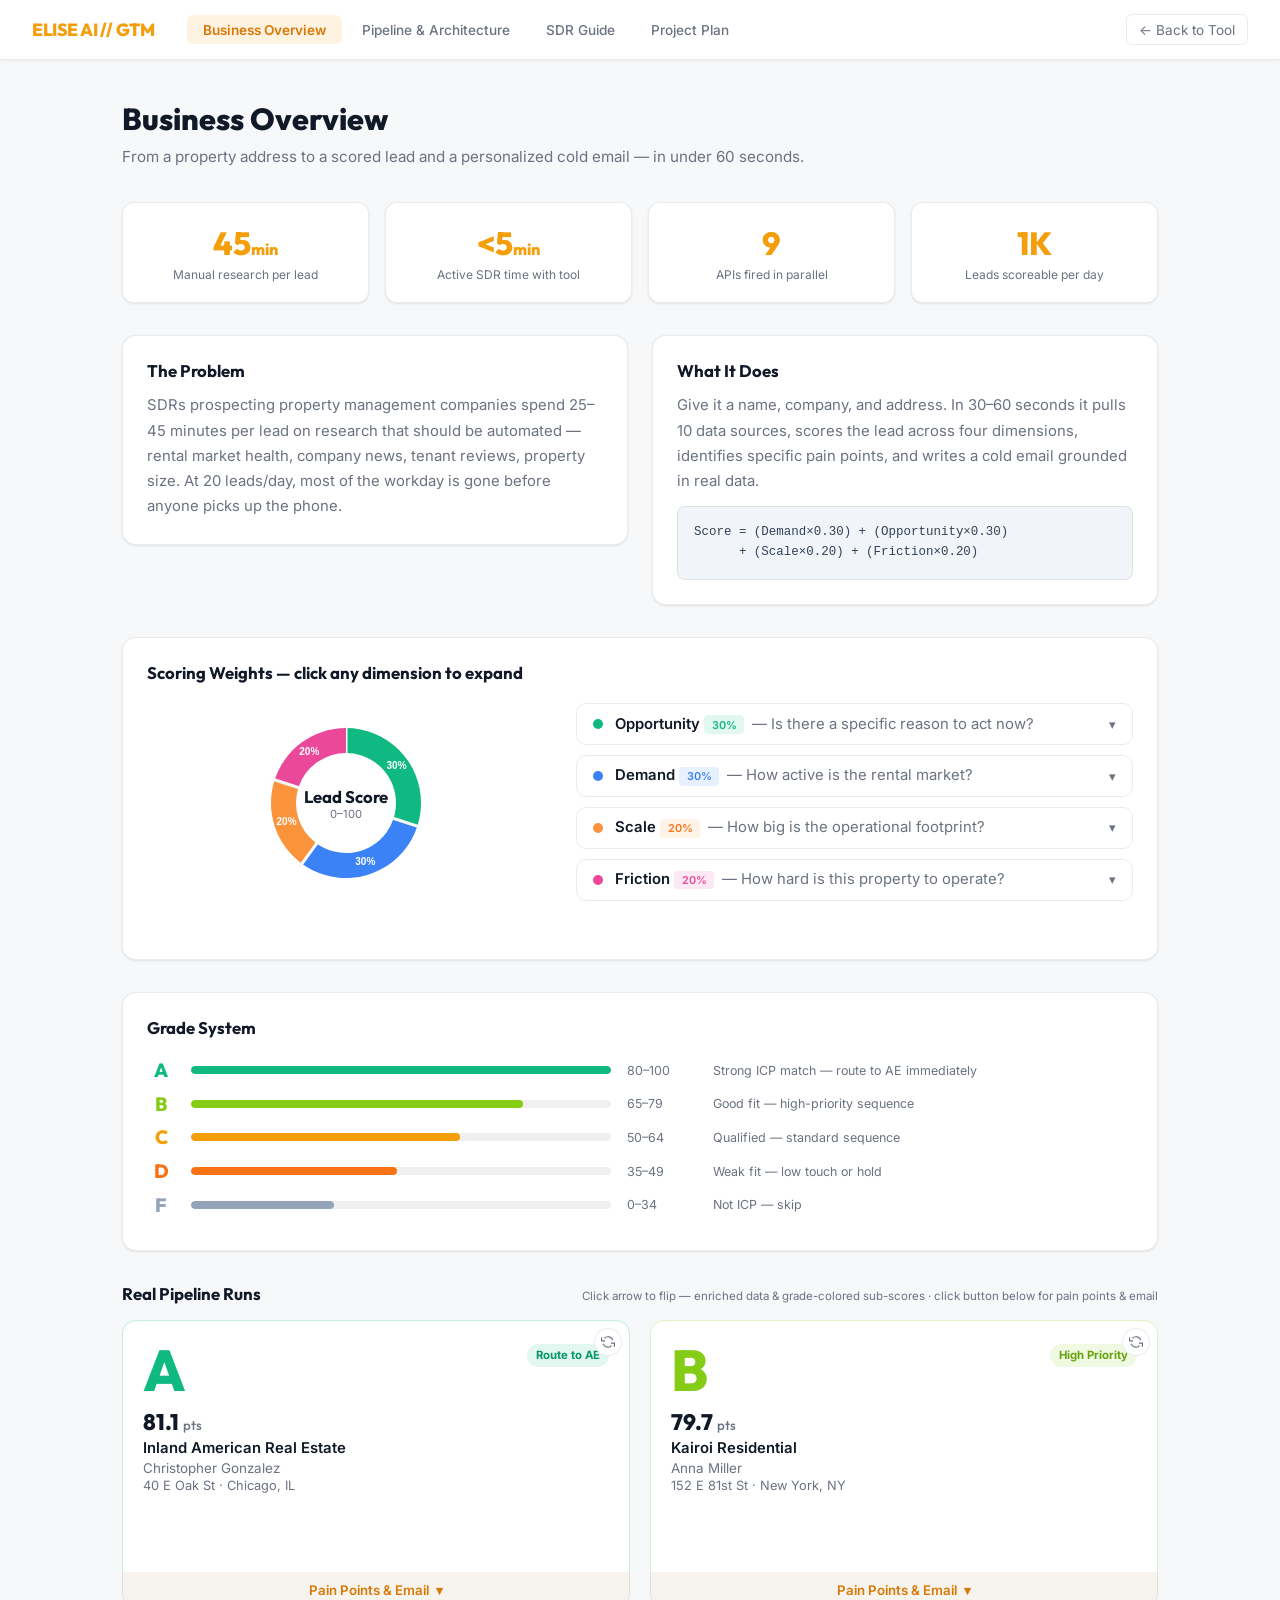
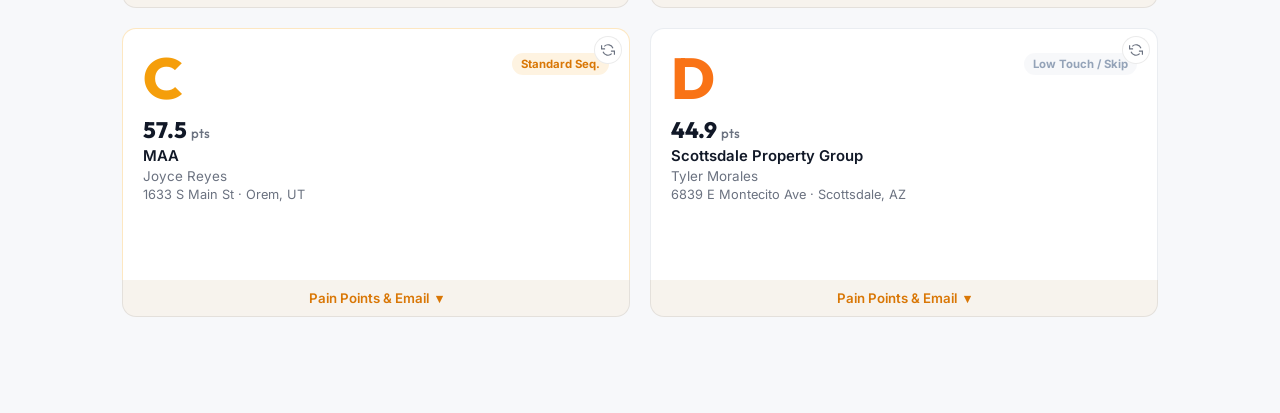
==== commit 31707a7d: "feat: add new lead data files and update enrichment logic and documentation" ====
--- a/frontend/docs.html
+++ b/frontend/docs.html
@@ -265,7 +265,17 @@
       transition: transform 0.65s cubic-bezier(0.4, 0.2, 0.2, 1);
       transform-style: preserve-3d;
     }
-    .flip-container:hover .flip-inner { transform: rotateY(180deg); }
+    .flip-container.flipped .flip-inner { transform: rotateY(180deg); }
+    .flip-toggle-btn {
+      position: absolute; top: 0.5rem; right: 0.5rem; z-index: 10;
+      width: 28px; height: 28px; border-radius: 50%; border: 1px solid var(--border);
+      background: #fff; color: var(--text-muted); cursor: pointer;
+      display: flex; align-items: center; justify-content: center; font-size: 0.7rem;
+      transition: all 0.2s; padding: 0;
+    }
+    .flip-toggle-btn:hover { border-color: var(--primary); color: var(--primary); background: rgba(245,158,11,0.05); }
+    .flip-toggle-btn svg { width: 14px; height: 14px; transition: transform 0.3s; }
+    .flip-container.flipped .flip-toggle-btn svg { transform: rotateY(180deg); }
     .flip-front, .flip-back {
       position: absolute; inset: 0;
       backface-visibility: hidden; -webkit-backface-visibility: hidden;
@@ -377,7 +387,7 @@
     </div>
     <div class="card">
       <h3>What It Does</h3>
-      <p>Give it a name, company, and address. In 30–60 seconds it pulls 9 data sources, scores the lead across four dimensions, identifies specific pain points, and writes a cold email grounded in real data.</p>
+      <p>Give it a name, company, and address. In 30–60 seconds it pulls 10 data sources, scores the lead across four dimensions, identifies specific pain points, and writes a cold email grounded in real data.</p>
       <pre style="margin-top:0.75rem;">Score = (Demand×0.30) + (Opportunity×0.30)
       + (Scale×0.20) + (Friction×0.20)</pre>
     </div>
@@ -402,7 +412,7 @@
             <div class="legend-name">Opportunity <span class="tag tag-opp">30%</span> <span style="font-weight:400;color:var(--text-muted);">— Is there a specific reason to act now?</span></div>
           </div>
           <div class="legend-pct">▾</div>
-          <div class="legend-detail">Driven by news signals (acquisition/growth = 0.95 floor), Google rating pain, and Wikipedia presence. Renter %, vacancy, and walkability are excluded here — they already appear in Demand — so Opportunity only fires when there's a behavioral or reputational signal unique to the company.</div>
+          <div class="legend-detail">Driven by news signals (acquisition/growth), Google rating pain, and Wikipedia presence. Renter %, vacancy, and walkability are excluded here — they already appear in Demand — so Opportunity only fires when there's a behavioral or reputational signal unique to the company.</div>
         </div>
         <div class="legend-item">
           <div class="legend-dot" style="background:#3b82f6;"></div>
@@ -439,7 +449,7 @@
 
   <div style="display:flex;align-items:baseline;justify-content:space-between;margin-bottom:1rem;">
     <h3 style="margin-bottom:0;">Real Pipeline Runs</h3>
-    <span style="font-size:0.72rem;color:var(--text-muted);">Hover a card to flip — enriched data &amp; grade-colored sub-scores · click button below for pain points &amp; email</span>
+    <span style="font-size:0.72rem;color:var(--text-muted);">Click arrow to flip — enriched data &amp; grade-colored sub-scores · click button below for pain points &amp; email</span>
   </div>
   <div class="case-grid" id="caseGrid"></div>
 
@@ -656,7 +666,7 @@
   </div>
 
   <!-- Proposed: A/B Testing -->
-  <div class="card">
+  <div class="card" style="margin-bottom:2rem;">
     <h3 style="margin-bottom:0.75rem;">Proposed: A/B Testing by Story Arc</h3>
     <p style="margin-bottom:1rem;">Every email is tagged with its arc. After 200–300 sends, compare reply rates and feed signal back into the selection logic. Since arc selection is deterministic (no LLM), this is straightforward to track and tune.</p>
     <div class="arc-pills">
@@ -665,6 +675,52 @@
       <div class="arc-pill" style="background:rgba(59,130,246,0.08);border-color:rgba(59,130,246,0.2);color:#2563eb;">growth_strain</div>
       <div class="arc-pill" style="background:rgba(245,158,11,0.08);border-color:rgba(245,158,11,0.2);color:#d97706;">premium_expectations</div>
       <div class="arc-pill" style="background:rgba(0,0,0,0.04);border-color:rgba(0,0,0,0.08);color:var(--text-muted);">lead_speed</div>
+    </div>
+  </div>
+
+  <!-- Who Owns What -->
+  <div class="card">
+    <h3 style="margin-bottom:1rem;">Who Owns What</h3>
+    <div style="display:grid;grid-template-columns:repeat(4,1fr);gap:0.75rem;margin-bottom:1.5rem;">
+      <div style="padding:1rem;border-radius:10px;background:rgba(16,185,129,0.08);border:1px solid rgba(16,185,129,0.2);">
+        <div style="font-weight:700;font-size:0.95rem;margin-bottom:0.5rem;color:#059669;">👤 SDR Manager</div>
+        <ul style="font-size:0.78rem;color:var(--text-muted);line-height:1.6;margin:0;padding-left:1.2rem;">
+          <li>Pilot selection</li>
+          <li>Weekly check-ins</li>
+          <li>Phase go/no-go</li>
+          <li>Team enablement</li>
+        </ul>
+      </div>
+      <div style="padding:1rem;border-radius:10px;background:rgba(59,130,246,0.08);border:1px solid rgba(59,130,246,0.2);">
+        <div style="font-weight:700;font-size:0.95rem;margin-bottom:0.5rem;color:#2563eb;">🔧 RevOps</div>
+        <ul style="font-size:0.78rem;color:var(--text-muted);line-height:1.6;margin:0;padding-left:1.2rem;">
+          <li>API keys setup</li>
+          <li>Budget monitoring</li>
+          <li>CRM integration</li>
+          <li>Tracking sheets</li>
+        </ul>
+      </div>
+      <div style="padding:1rem;border-radius:10px;background:rgba(245,158,11,0.08);border:1px solid rgba(245,158,11,0.2);">
+        <div style="font-weight:700;font-size:0.95rem;margin-bottom:0.5rem;color:#d97706;">⚙️ Engineering</div>
+        <ul style="font-size:0.78rem;color:var(--text-muted);line-height:1.6;margin:0;padding-left:1.2rem;">
+          <li>Fix geocoding</li>
+          <li>Scoring tuning</li>
+          <li>LLM iteration</li>
+          <li>Debugging</li>
+        </ul>
+      </div>
+      <div style="padding:1rem;border-radius:10px;background:rgba(236,72,153,0.08);border:1px solid rgba(236,72,153,0.2);">
+        <div style="font-weight:700;font-size:0.95rem;margin-bottom:0.5rem;color:#ec4899;">🎯 Pilot SDRs (2–3)</div>
+        <ul style="font-size:0.78rem;color:var(--text-muted);line-height:1.6;margin:0;padding-left:1.2rem;">
+          <li>Daily tool usage</li>
+          <li>Flag anomalies</li>
+          <li>Weekly feedback</li>
+          <li>Reply tracking</li>
+        </ul>
+      </div>
+    </div>
+    <div style="padding:0.75rem 1rem;background:rgba(0,0,0,0.03);border-radius:8px;border:1px solid var(--border);font-size:0.78rem;color:var(--text-muted);">
+      <strong style="color:var(--text-main);">Key Decision Gate:</strong> Pilot success (≥60% unedited sends) → SDR Manager + Engineering approval → Phase 3 full team rollout
     </div>
   </div>
 
@@ -1034,6 +1090,12 @@
   item.className = 'lead-item';
   item.innerHTML = `
     <div class="flip-container">
+      <button class="flip-toggle-btn" title="Flip card">
+        <svg viewBox="0 0 24 24" fill="none" stroke="currentColor" stroke-width="2">
+          <path d="M1 4v6h6M23 20v-6h-6"></path>
+          <path d="M20.49 9A9 9 0 0 0 5.64 5.64M3.51 15A9 9 0 0 0 18.36 18.36"></path>
+        </svg>
+      </button>
       <div class="flip-inner">
         <div class="flip-front" style="border-color:${c.cardBorder};">
           <div style="display:flex;align-items:flex-start;justify-content:space-between;margin-bottom:0.55rem;">
@@ -1044,7 +1106,6 @@
           <div style="font-size:0.93rem;font-weight:600;color:var(--text-main);margin-bottom:0.2rem;white-space:nowrap;overflow:hidden;text-overflow:ellipsis;">${c.company}</div>
           <div style="font-size:0.84rem;color:var(--text-muted);margin-bottom:0.15rem;">${c.contact}</div>
           <div style="font-size:0.8rem;color:var(--text-muted);">${c.location}</div>
-          <div style="position:absolute;bottom:0.85rem;right:1rem;font-size:0.65rem;color:var(--text-muted);opacity:0.45;letter-spacing:0.02em;">hover for data ↻</div>
         </div>
         <div class="flip-back" style="border-color:${c.cardBorder};">
           <div style="font-size:0.7rem;font-weight:700;text-transform:uppercase;letter-spacing:0.06em;color:var(--text-muted);margin-bottom:0.45rem;">Enriched Signals</div>
@@ -1066,6 +1127,10 @@
     </div>`;
 
   caseGridEl.appendChild(item);
+  item.querySelector('.flip-toggle-btn').addEventListener('click', (e) => {
+    e.stopPropagation();
+    item.querySelector('.flip-container').classList.toggle('flipped');
+  });
   item.querySelector('.lead-expand-btn').addEventListener('click', () => {
     item.classList.toggle('drawer-open');
   });
